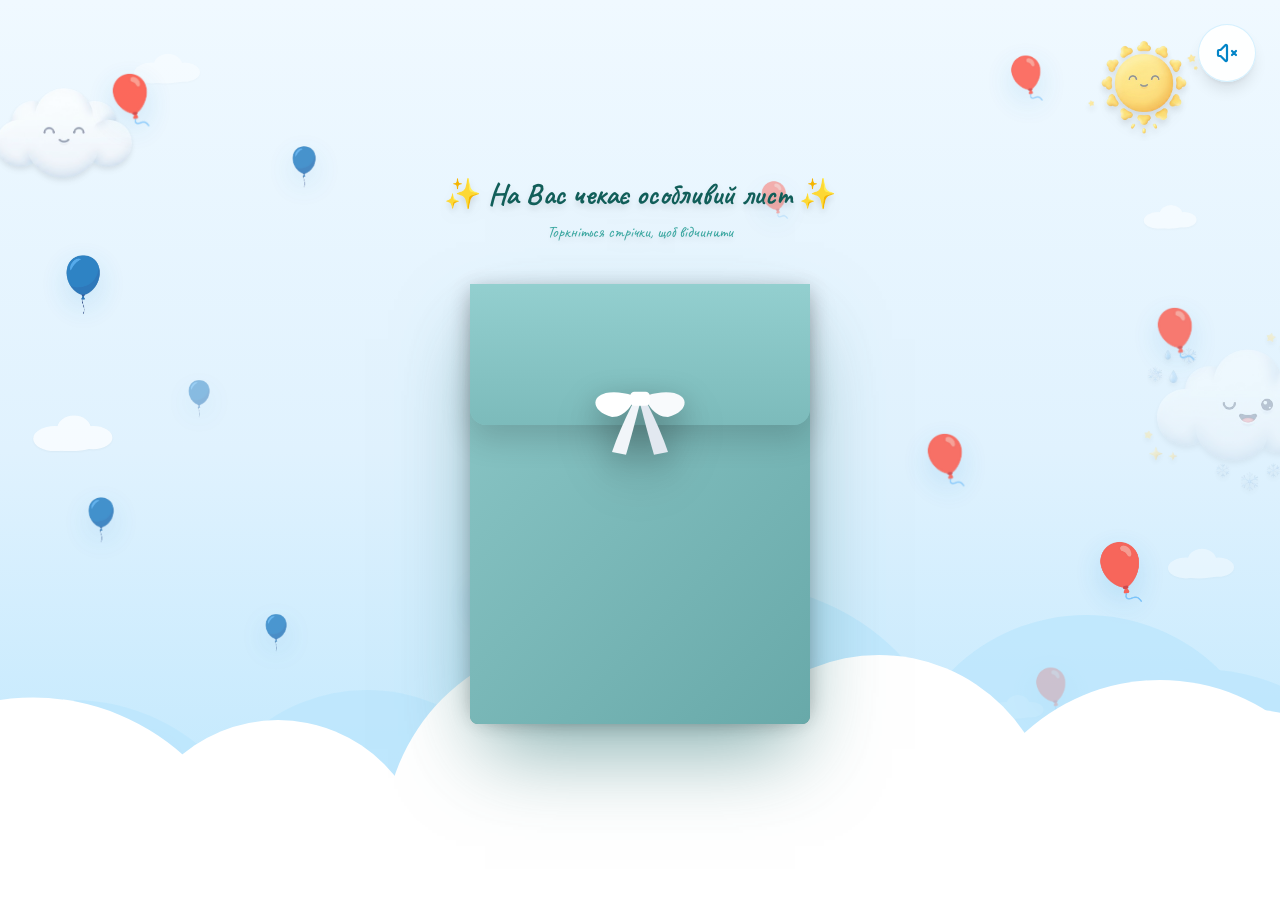
==== index.html @ 6d41c3dd "Add files via upload" ====
<!DOCTYPE html>
<html lang="uk">
<head>
    <meta charset="UTF-8">
    <meta name="viewport" content="width=device-width, initial-scale=1.0">
    <meta name="description" content="Запрошення на перший день народження — 14 серпня 2026, ресторан «Султан»">
    <title>🌟 Чарівне запрошення на 1-й день народження 🌟</title>
    <link rel="icon" href="data:image/svg+xml,%3Csvg xmlns='http://www.w3.org/2000/svg' viewBox='0 0 100 100'%3E%3Ctext y='.9em' font-size='90'%3E🎈%3C/text%3E%3C/svg%3E">
    <!-- Tailwind CSS собран заранее (без runtime-компиляции в браузере) -->
    <link rel="stylesheet" href="./tailwind.css">
    <!-- Google Fonts -->
    <link rel="preconnect" href="https://fonts.googleapis.com">
    <link rel="preconnect" href="https://fonts.gstatic.com" crossorigin>
    <link href="https://fonts.googleapis.com/css2?family=Caveat:wght@400;700&family=Montserrat:wght@400;600;700;800&display=swap" rel="stylesheet">
    
    <style>
        body {
            font-family: 'Montserrat', system-ui, -apple-system, sans-serif;
            background: linear-gradient(180deg, #f0f9ff 0%, #e0f2fe 50%, #bae6fd 100%);
            overflow-x: hidden;
            color: #0c4a6e;
        }

        h1, h2, h3, .font-kids {
            font-family: 'Caveat', cursive;
        }

        /* --- КОНТЕЙНЕРЫ И ПЕРЕХОДЫ --- */
        #main-wrapper {
            width: 100%;
            min-height: 100vh;
            display: flex;
            flex-direction: column;
            align-items: center;
            justify-content: flex-start;
        }

        #envelopeSection {
            position: fixed;
            top: 0;
            left: 0;
            width: 100%;
            height: 100vh;
            display: flex;
            flex-direction: column; 
            align-items: center;
            justify-content: center;
            transition: opacity 0.8s ease, transform 0.8s ease;
            z-index: 50;
        }

        #envelopeSection.hidden-smooth {
            opacity: 0;
            transform: translateY(-50px) scale(0.9);
            pointer-events: none;
        }

        #invitationSection {
            display: none;
            opacity: 0;
            pointer-events: none;
            transform: translateY(30px) scale(0.95);
            transition: opacity 1s ease, transform 1s cubic-bezier(0.34, 1.56, 0.64, 1);
            padding: 2rem 1rem;
            margin-top: 2rem;
            margin-bottom: 3rem;
            width: 100%;
        }

        #invitationSection.active {
            display: flex;
            opacity: 1;
            pointer-events: auto;
            transform: translateY(0) scale(1);
        }

        /* --- ДИЗАЙН ПИСЬМА И КОНВЕРТА --- */
        .artisan-sheet {
            position: relative;
        }

        .artisan-sheet::before {
            content: '';
            position: absolute;
            inset: 0;
            background: rgba(255, 255, 255, 0.95);
            backdrop-filter: blur(10px);
            border-radius: 40px;
            box-shadow: 
                0 30px 60px -15px rgba(2, 132, 199, 0.4),
                0 0 0 10px rgba(255, 255, 255, 0.7);
            border: 2px dashed rgba(56, 189, 248, 0.5); 
            z-index: -1;
            pointer-events: none;
        }

        .envelope {
            position: relative;
            width: 100%;
            max-width: 340px;
            height: 440px;
            border-radius: 4px 4px 8px 8px;
            box-shadow: 0 40px 80px -15px rgba(50, 120, 120, 0.6);
            transition: transform 0.6s cubic-bezier(0.34, 1.56, 0.64, 1);
            margin: 0 auto;
        }
        
        .envelope:hover {
            transform: translateY(-5px) rotate(-1deg);
            box-shadow: 0 50px 90px -10px rgba(50, 120, 120, 0.7);
        }

        .envelope.opened {
            transform: translateY(140px) scale(0.95);
        }

        .envelope-face {
            position: absolute; inset: 0;
            border-radius: 4px 4px 8px 8px;
            background: linear-gradient(135deg, #74b4b4 0%, #5a9696 100%);
            z-index: 5;
            box-shadow: inset 0 0 20px rgba(0,0,0,0.1); 
        }

        .envelope-pocket {
            position: absolute; bottom: 0; left: 0; width: 100%; height: 98%;
            border-radius: 0 0 8px 8px;
            background: linear-gradient(135deg, #8dc8c8 0%, #68a9a9 100%);
            z-index: 20;
            box-shadow: 0 -5px 20px rgba(0,0,0,0.2); 
        }

        .letter-card {
            position: absolute; top: 15px; left: 15px; right: 15px; bottom: 15px;
            background: #ffffff;
            border-radius: 8px;
            padding: 30px 20px;
            box-shadow: 0 10px 25px rgba(0, 0, 0, 0.25);
            transition: transform 1s cubic-bezier(0.34, 1.56, 0.64, 1), opacity 0.8s ease;
            z-index: 10;
        }
        
        .envelope.opened .letter-card {
            transform: translateY(-340px) scale(1.02);
            z-index: 40;
            box-shadow: 0 30px 60px rgba(70, 140, 140, 0.5);
        }

        .envelope-flap-wrap {
            position: absolute; top: 0; left: 0; width: 100%; height: 32%;
            perspective: 800px;
            z-index: 30;
            pointer-events: none;
        }
        
        .envelope-flap {
            position: absolute; top: 0; left: 0; width: 100%; height: 100%;
            background: linear-gradient(to bottom, #93cfcf, #7cbbbb);
            border-radius: 0 0 16px 16px;
            transform-origin: top;
            transform-style: preserve-3d;
            backface-visibility: hidden;
            transition: transform 0.8s cubic-bezier(0.4, 0, 0.2, 1);
            box-shadow: 0 15px 30px rgba(0,0,0,0.15); 
        }

        .envelope-flap::after {
            content: '';
            position: absolute;
            bottom: 25px;
            left: 50%;
            transform: translateX(-50%);
            width: 35px;
            height: 6px;
            background: #508585; 
            border-radius: 10px;
            box-shadow: inset 0 4px 8px rgba(0,0,0,0.5), 0 1px 2px rgba(255,255,255,0.6);
        }

        .envelope.opened .envelope-flap-wrap { z-index: 5; }
        .envelope.opened .envelope-flap { transform: rotateX(180deg); }

        .ribbon-bow {
            position: absolute;
            top: 112px;
            left: 50%;
            transform: translate(-50%, -50%);
            width: 140px;
            height: 140px;
            z-index: 40;
            transition: transform 0.5s cubic-bezier(0.4, 0, 0.2, 1), opacity 0.4s ease;
            pointer-events: none;
            filter: drop-shadow(0 10px 15px rgba(0, 0, 0, 0.25));
        }
        
        .envelope.opened .ribbon-bow {
            opacity: 0;
            transform: translate(-50%, -50%) scale(0.5);
        }

        /* --- СТИЛИ ДЛЯ НАКЛЕЕК (ПОЛАРОИДОВ) --- */
        .polaroid-sticker {
            background: #fff;
            padding: 5px;
            border-radius: 9999px;
            border: 3px solid #ffffff;
            box-shadow: 0 10px 25px rgba(2, 132, 199, 0.25), 0 0 0 1px #e2e8f0;
            pointer-events: none;
            transition: transform 0.3s ease, box-shadow 0.3s ease;
            z-index: 30;
            aspect-ratio: 1 / 1;
            object-fit: cover;
            display: block;
        }

        /* --- КНОПКИ --- */
        .btn-artisan {
            background: linear-gradient(135deg, #0ea5e9 0%, #0284c7 100%);
            box-shadow: 0 6px 0 #0369a1, 0 15px 25px rgba(2, 132, 199, 0.4);
            transition: all 0.2s ease;
            text-transform: uppercase;
            letter-spacing: 0.05em;
        }
        .btn-artisan:hover {
            transform: translateY(-2px);
            box-shadow: 0 8px 0 #0369a1, 0 20px 30px rgba(2, 132, 199, 0.5);
        }
        .btn-artisan:active {
            transform: translateY(6px);
            box-shadow: 0 0 0 #0369a1, 0 0 0 rgba(2, 132, 199, 0);
        }

        @keyframes gentle-pulse {
            0%, 100% { transform: scale(1); }
            50% { transform: scale(1.05); }
        }
        .btn-pulse-anim {
            animation: gentle-pulse 2s infinite;
        }
        .btn-pulse-anim:hover {
            animation: none;
        }

        .cloud-frame {
            background-image: radial-gradient(circle at center, #ffffff 0%, rgba(255, 255, 255, 0.9) 70%, transparent 100%);
            filter: drop-shadow(0 8px 16px rgba(2, 132, 199, 0.1));
        }

        /* --- АНИМАЦИИ --- */
        @keyframes gentle-sway {
            0%, 100% { transform: translate3d(0, 0, 0) rotate(-1.5deg); }
            50% { transform: translate3d(0, -12px, 0) rotate(1.5deg); }
        }
        @keyframes cloud-drift {
            0%, 100% { transform: translate3d(0, 0, 0); }
            50% { transform: translate3d(15px, -5px, 0); }
        }
        @keyframes seal-pulse {
            0%, 100% { transform: translate(-50%, -50%) scale(1); }
            50% { transform: translate(-50%, -50%) scale(1.05); }
        }
        @keyframes spin-wheel {
            100% { transform: rotate(360deg); }
        }
        @keyframes train-bounce {
            0%, 100% { transform: translate3d(0, 0, 0); }
            50% { transform: translate3d(0, -2px, 0); }
        }
        @keyframes puff-smoke {
            0% { transform: translate3d(0, 0, 0) scale(1); opacity: 0.8; }
            100% { transform: translate3d(0, -20px, 0) scale(1.5); opacity: 0; }
        }

        @keyframes balloon-float {
            0%, 100% { transform: translate3d(0, 0, 0) rotate(-3deg); }
            50% { transform: translate3d(0, -25px, 0) rotate(3deg); }
        }

        @keyframes hot-air-balloon-float {
            0%, 100% { transform: translate3d(0, 0, 0) rotate(-2deg); }
            50% { transform: translate3d(0, -20px, 0) rotate(2deg); }
        }

        .balloon-deco {
            position: absolute;
            pointer-events: none;
            filter: drop-shadow(0 10px 15px rgba(2, 132, 199, 0.2));
            animation: balloon-float 5s ease-in-out infinite;
            will-change: transform;
        }

        .hot-air-balloon-anim {
            animation: hot-air-balloon-float 7s ease-in-out infinite;
            will-change: transform;
        }

        .sway-animation { animation: gentle-sway 6s ease-in-out infinite; }
        .cloud-animation { animation: cloud-drift 8s ease-in-out infinite; }
        .seal-animation { animation: seal-pulse 2.5s ease-in-out infinite; }
        .wheel-spin { transform-origin: center; animation: spin-wheel 2.5s linear infinite; }
        .train-anim { animation: train-bounce 0.5s ease-in-out infinite; }
        
        .smoke-1 { animation: puff-smoke 2s infinite ease-out; transform-origin: center; }
        .smoke-2 { animation: puff-smoke 2s infinite ease-out 0.6s; transform-origin: center; }
        .smoke-3 { animation: puff-smoke 2s infinite ease-out 1.2s; transform-origin: center; }

        /* --- КОНФЕТТИ KАНВАС --- */
        #confetti-canvas {
            position: fixed;
            top: 0; left: 0;
            width: 100vw; height: 100vh;
            pointer-events: none;
            z-index: 100;
        }

        ::-webkit-scrollbar { width: 8px; }
        ::-webkit-scrollbar-track { background: #f0f9ff; }
        ::-webkit-scrollbar-thumb { background: #7dd3fc; border-radius: 4px; }
        ::-webkit-scrollbar-thumb:hover { background: #38bdf8; }

        /* Уважаем системную настройку "уменьшить движение" (обычно включают на слабых/старых телефонах для экономии батареи) */
        @media (prefers-reduced-motion: reduce) {
            .btn-pulse-anim,
            .balloon-deco,
            .hot-air-balloon-anim,
            .sway-animation,
            .cloud-animation,
            .seal-animation,
            .wheel-spin,
            .train-anim,
            .smoke-1, .smoke-2, .smoke-3 {
                animation: none !important;
            }
        }
    </style>
</head>
<body class="min-h-screen flex flex-col items-center justify-start p-4 md:p-8">

    <audio id="bgMusic" src="./audio/music.mp3" loop></audio>
    <canvas id="confetti-canvas"></canvas>

    <!-- Фоновые элементы (Ваши картинки) -->
    <div class="fixed inset-0 overflow-hidden pointer-events-none z-0">
        <!-- Сонце -->
        <img src="./images/солнце.png" class="absolute top-4 right-2 md:right-10 w-32 md:w-48 h-auto opacity-90 seal-animation drop-shadow-lg" alt="Сонце">
        
        <!-- Хмарки (основні, картинки) -->
        <img src="./images/облако.png" class="absolute top-12 left-[-5%] w-48 md:w-64 h-auto opacity-70 cloud-animation drop-shadow-md" alt="Хмаринка">
        <img src="./images/облако2.png" class="absolute top-1/3 right-[-10%] w-52 md:w-80 h-auto opacity-40 cloud-animation drop-shadow-md" style="animation-delay: -3s;" alt="Хмаринка 2">

        <!-- Додаткові намальовані хмаринки для більш "хмарного" фону, як на референсі -->
        <svg class="absolute top-[5%] left-[10%] w-16 md:w-20 h-auto opacity-40 cloud-animation drop-shadow-sm" style="animation-delay:-1.5s;" viewBox="0 0 200 100" xmlns="http://www.w3.org/2000/svg">
            <ellipse cx="60" cy="70" rx="45" ry="26" fill="#ffffff"/><ellipse cx="100" cy="52" rx="36" ry="30" fill="#ffffff"/><ellipse cx="140" cy="68" rx="40" ry="24" fill="#ffffff"/><ellipse cx="92" cy="78" rx="62" ry="18" fill="#ffffff"/>
        </svg>
        <svg class="absolute top-[22%] right-[6%] w-14 md:w-16 h-auto opacity-50 cloud-animation drop-shadow-sm" style="animation-delay:-4.2s;" viewBox="0 0 200 100" xmlns="http://www.w3.org/2000/svg">
            <ellipse cx="60" cy="70" rx="45" ry="26" fill="#ffffff"/><ellipse cx="100" cy="52" rx="36" ry="30" fill="#ffffff"/><ellipse cx="140" cy="68" rx="40" ry="24" fill="#ffffff"/><ellipse cx="92" cy="78" rx="62" ry="18" fill="#ffffff"/>
        </svg>
        <svg class="absolute top-[45%] left-[2%] w-20 md:w-24 h-auto opacity-70 cloud-animation drop-shadow-sm" style="animation-delay:-2.7s;" viewBox="0 0 200 100" xmlns="http://www.w3.org/2000/svg">
            <ellipse cx="60" cy="70" rx="45" ry="26" fill="#ffffff"/><ellipse cx="100" cy="52" rx="36" ry="30" fill="#ffffff"/><ellipse cx="140" cy="68" rx="40" ry="24" fill="#ffffff"/><ellipse cx="92" cy="78" rx="62" ry="18" fill="#ffffff"/>
        </svg>
        <svg class="absolute top-[60%] right-[3%] w-16 md:w-20 h-auto opacity-40 cloud-animation drop-shadow-sm" style="animation-delay:-6s;" viewBox="0 0 200 100" xmlns="http://www.w3.org/2000/svg">
            <ellipse cx="60" cy="70" rx="45" ry="26" fill="#ffffff"/><ellipse cx="100" cy="52" rx="36" ry="30" fill="#ffffff"/><ellipse cx="140" cy="68" rx="40" ry="24" fill="#ffffff"/><ellipse cx="92" cy="78" rx="62" ry="18" fill="#ffffff"/>
        </svg>
        <svg class="absolute bottom-[10%] left-[15%] w-24 md:w-28 h-auto opacity-50 cloud-animation drop-shadow-sm" style="animation-delay:-3.6s;" viewBox="0 0 200 100" xmlns="http://www.w3.org/2000/svg">
            <ellipse cx="60" cy="70" rx="45" ry="26" fill="#ffffff"/><ellipse cx="100" cy="52" rx="36" ry="30" fill="#ffffff"/><ellipse cx="140" cy="68" rx="40" ry="24" fill="#ffffff"/><ellipse cx="92" cy="78" rx="62" ry="18" fill="#ffffff"/>
        </svg>
        <svg class="absolute bottom-[20%] right-[18%] w-14 md:w-16 h-auto opacity-40 cloud-animation drop-shadow-sm" style="animation-delay:-5s;" viewBox="0 0 200 100" xmlns="http://www.w3.org/2000/svg">
            <ellipse cx="60" cy="70" rx="45" ry="26" fill="#ffffff"/><ellipse cx="100" cy="52" rx="36" ry="30" fill="#ffffff"/><ellipse cx="140" cy="68" rx="40" ry="24" fill="#ffffff"/><ellipse cx="92" cy="78" rx="62" ry="18" fill="#ffffff"/>
        </svg>

        <!-- МНОГО ШАРИКІВ по всій сторінці (фон) -->
        <img src="./images/шарик_красный.png" class="balloon-deco top-[8%] left-[8%] w-10 md:w-14 opacity-80" style="animation-delay:-0.5s;" alt="Кулька">
        <img src="./images/шарик_синий.png" class="balloon-deco top-[16%] left-[22%] w-8 md:w-11 opacity-70" style="animation-delay:-2.1s;" alt="Кулька">
        <img src="./images/шарик_красный.png" class="balloon-deco top-[6%] right-[18%] w-9 md:w-12 opacity-75" style="animation-delay:-3.4s;" alt="Кулька">
        <img src="./images/шарик_синий.png" class="balloon-deco top-[28%] left-[4%] w-12 md:w-16 opacity-80" style="animation-delay:-1.2s;" alt="Кулька">
        <img src="./images/шарик_красный.png" class="balloon-deco top-[34%] right-[6%] w-10 md:w-14 opacity-70" style="animation-delay:-4s;" alt="Кулька">
        <img src="./images/шарик_синий.png" class="balloon-deco top-[42%] left-[14%] w-8 md:w-10 opacity-40" style="animation-delay:-2.8s;" alt="Кулька">
        <img src="./images/шарик_красный.png" class="balloon-deco top-[48%] right-[24%] w-11 md:w-14 opacity-75" style="animation-delay:-0.8s;" alt="Кулька">
        <img src="./images/шарик_синий.png" class="balloon-deco top-[55%] left-[6%] w-9 md:w-12 opacity-70" style="animation-delay:-3.9s;" alt="Кулька">
        <img src="./images/шарик_красный.png" class="balloon-deco top-[60%] right-[10%] w-12 md:w-16 opacity-80" style="animation-delay:-1.7s;" alt="Кулька">
        <img src="./images/шарик_синий.png" class="balloon-deco top-[68%] left-[20%] w-10 md:w-13 opacity-65" style="animation-delay:-2.5s;" alt="Кулька">
        <img src="./images/шарик_красный.png" class="balloon-deco top-[74%] right-[16%] w-9 md:w-12 opacity-75" style="animation-delay:-4.4s;" alt="Кулька">
        <img src="./images/шарик_синий.png" class="balloon-deco top-[82%] left-[10%] w-11 md:w-15 opacity-70" style="animation-delay:-0.3s;" alt="Кулька">
        <img src="./images/шарик_красный.png" class="balloon-deco top-[88%] right-[22%] w-10 md:w-14 opacity-80" style="animation-delay:-3.1s;" alt="Кулька">
        <img src="./images/шарик_синий.png" class="balloon-deco top-[94%] left-[30%] w-8 md:w-11 opacity-40" style="animation-delay:-1.9s;" alt="Кулька">
        <img src="./images/шарик_красный.png" class="balloon-deco top-[20%] right-[38%] w-8 md:w-10 opacity-40" style="animation-delay:-2.3s;" alt="Кулька">
        <img src="./images/шарик_синий.png" class="balloon-deco top-[64%] left-[36%] w-9 md:w-12 opacity-65" style="animation-delay:-4.8s;" alt="Кулька">

        <!-- Дуже великі хмари знизу -->
        <div class="fixed bottom-0 left-0 w-full h-[30vh] pointer-events-none z-0">
            <!-- Light blue back layer -->
            <div class="absolute bottom-0 left-0 w-full h-full opacity-70">
                <div class="absolute bottom-0 left-[-10%] w-[40vw] h-[40vw] max-w-[400px] max-h-[400px] bg-sky-200 rounded-full translate-y-[50%]"></div>
                <div class="absolute bottom-0 left-[15%] w-[35vw] h-[35vw] max-w-[350px] max-h-[350px] bg-sky-200 rounded-full translate-y-[40%]"></div>
                <div class="absolute bottom-0 left-[40%] w-[45vw] h-[45vw] max-w-[450px] max-h-[450px] bg-sky-200 rounded-full translate-y-[30%]"></div>
                <div class="absolute bottom-0 left-[70%] w-[38vw] h-[38vw] max-w-[380px] max-h-[380px] bg-sky-200 rounded-full translate-y-[25%]"></div>
                <div class="absolute bottom-0 right-[-10%] w-[42vw] h-[42vw] max-w-[420px] max-h-[420px] bg-sky-200 rounded-full translate-y-[45%]"></div>
            </div>
            
            <!-- White front layer -->
            <div class="absolute bottom-0 left-0 w-full h-full">
                <div class="absolute bottom-0 left-[-15%] w-[45vw] h-[45vw] max-w-[450px] max-h-[450px] bg-white rounded-full translate-y-[55%]"></div>
                <div class="absolute bottom-0 left-[10%] w-[30vw] h-[30vw] max-w-[300px] max-h-[300px] bg-white rounded-full translate-y-[40%]"></div>
                <div class="absolute bottom-0 left-[30%] w-[40vw] h-[40vw] max-w-[400px] max-h-[400px] bg-white rounded-full translate-y-[35%]"></div>
                <div class="absolute bottom-0 left-[55%] w-[35vw] h-[35vw] max-w-[350px] max-h-[350px] bg-white rounded-full translate-y-[30%]"></div>
                <div class="absolute bottom-0 left-[75%] w-[40vw] h-[40vw] max-w-[400px] max-h-[400px] bg-white rounded-full translate-y-[45%]"></div>
                <div class="absolute bottom-0 right-[-15%] w-[48vw] h-[48vw] max-w-[480px] max-h-[480px] bg-white rounded-full translate-y-[60%]"></div>
            </div>
        </div>
    </div>

    <!-- Кнопка музыки -->
    <button id="musicToggleBtn" onclick="toggleMusic()" class="fixed top-6 right-6 z-[100] bg-white/90 backdrop-blur-md border border-sky-200/60 p-4 rounded-full shadow-lg hover:scale-105 active:scale-95 transition-all text-sky-600 focus:outline-none flex items-center justify-center cursor-pointer pointer-events-auto" aria-label="Включити музику">
        <svg id="musicOffIcon" class="w-6 h-6" fill="none" stroke="currentColor" viewBox="0 0 24 24">
            <path stroke-linecap="round" stroke-linejoin="round" stroke-width="2.2" d="M5.586 15H4a1 1 0 01-1-1v-4a1 1 0 011-1h1.586l4.707-4.707C10.923 3.663 12 4.109 12 5v14c0 .891-1.077 1.337-1.707.707L5.586 15z" />
            <path stroke-linecap="round" stroke-linejoin="round" stroke-width="2.2" d="M17 14l2-2m0 0l2-2m-2 2l-2-2m2 2l2 2" />
        </svg>
        <svg id="musicOnIcon" class="w-6 h-6 hidden animate-bounce" fill="none" stroke="currentColor" viewBox="0 0 24 24">
            <path stroke-linecap="round" stroke-linejoin="round" stroke-width="2.2" d="M15.536 8.464a5 5 0 010 7.072m2.828-9.9a9 9 0 010 12.728M5.586 15H4a1 1 0 01-1-1v-4a1 1 0 011-1h1.586l4.707-4.707C10.923 3.663 12 4.109 12 5v14c0 .891-1.077 1.337-1.707.707L5.586 15z" />
        </svg>
    </button>

    <div id="envelopeSection" class="w-full flex flex-col items-center justify-center min-h-[85vh] z-10 transition-all duration-1000">
        <h2 class="text-teal-800 text-2xl md:text-3xl font-bold text-center mb-10 px-4 font-kids drop-shadow-lg">
            ✨ На Вас чекає особливий лист ✨<br>
            <span class="text-teal-600/80 text-sm md:text-base font-normal mt-2 block drop-shadow-sm">Торкніться стрічки, щоб відчинити</span>
        </h2>

        <div class="envelope-container w-full max-w-[440px] flex justify-center items-center px-4">
            <div id="interactiveEnvelope" class="envelope cursor-pointer" onclick="openEnvelope()">
                
                <div class="envelope-face"></div>
                
                <div class="letter-card text-center flex flex-col items-center justify-center">
                    <p class="text-teal-700 font-bold font-kids text-2xl mb-6 drop-shadow-md">Запрошення</p>
                    <div class="w-16 h-[2px] bg-teal-300 rounded mb-6 shadow-sm"></div>
                    <p class="text-sm text-teal-600 uppercase tracking-widest px-4 leading-relaxed font-semibold drop-shadow-sm">На перший<br>день народження</p>
                </div>

                <div class="envelope-pocket"></div>
                <div class="envelope-flap-wrap"><div class="envelope-flap"></div></div>
                
                <div class="ribbon-bow seal-animation">
                    <svg viewBox="0 0 100 100" class="w-full h-full filter drop-shadow-2xl">
                        <path d="M 45 55 Q 35 75 30 90 L 40 92 Q 45 75 50 55 Z" fill="#f1f5f9"/>
                        <path d="M 55 55 Q 65 75 70 90 L 60 92 Q 55 75 50 55 Z" fill="#e2e8f0"/>
                        <path d="M 47 50 C 15 40 10 60 30 65 C 40 65 45 55 47 50 Z" fill="#ffffff"/>
                        <path d="M 53 50 C 85 40 90 60 70 65 C 60 65 55 55 53 50 Z" fill="#f8fafc"/>
                        <rect x="43" y="47" width="14" height="10" rx="3" fill="#ffffff"/>
                    </svg>
                </div>
            </div>
        </div>
    </div>


    <div id="invitationSection" class="w-full max-w-lg artisan-sheet p-6 md:p-8 text-center relative z-10 hidden opacity-0 transform translate-y-20 transition-all duration-1000 flex flex-col items-center">
        
        <!-- Шарики на углах карточки -->
        <img src="./images/шарик_красный.png" class="absolute -top-6 -left-6 md:-top-10 md:-left-10 w-16 md:w-24 z-30 opacity-95 balloon-deco" style="animation-delay:-1.2s;" alt="Кулька">
        <img src="./images/шарик_синий.png" class="absolute -top-8 -right-4 md:-top-12 md:-right-8 w-14 md:w-20 z-30 opacity-95 balloon-deco" style="animation-delay:-0.5s;" alt="Кулька">
        <img src="./images/шарик_синий.png" class="absolute -bottom-4 -left-8 md:-bottom-8 md:-left-12 w-14 md:w-20 z-30 opacity-85 balloon-deco" style="animation-delay:-3.2s;" alt="Кулька">
        <img src="./images/шарик_красный.png" class="absolute -bottom-6 -right-6 md:-bottom-10 md:-right-10 w-16 md:w-24 z-30 opacity-85 balloon-deco" style="animation-delay:-1.8s;" alt="Кулька">

        <!-- ДЕКОР: Фото-наклейки (Полароиды) по краям -->
        <img src="./images/малюк1.webp" class="polaroid-sticker absolute -left-4 md:-left-12 top-[5%] w-24 md:w-36 h-auto transform -rotate-6 hover:scale-110 hover:-rotate-2 z-30" alt="Декор">
        <img src="./images/малюк2.webp" class="polaroid-sticker absolute -right-4 md:-right-12 top-[22%] w-20 md:w-32 h-auto transform rotate-12 hover:scale-110 hover:rotate-6 z-30" alt="Декор">
        <img src="./images/малюк3.webp" class="polaroid-sticker absolute -left-3 md:-left-10 bottom-[45%] w-20 md:w-32 h-auto transform -rotate-12 hover:scale-110 hover:-rotate-6 z-30" alt="Декор">
        <img src="./images/малюк4.webp" class="polaroid-sticker absolute -right-3 md:-right-12 bottom-[24%] w-24 md:w-36 h-auto transform rotate-6 hover:scale-110 hover:rotate-12 z-30" alt="Декор">

        <!-- БАГАТО КУЛЬОК справа знизу -->
        <div class="absolute -right-3 md:-right-16 bottom-[10%] w-24 md:w-48 h-auto -z-10 flex items-center justify-center sway-animation pointer-events-none opacity-40" style="animation-delay:-2.4s;">
            <img src="./images/воздушный_шар.png" class="w-full h-auto drop-shadow-sm" alt="Багато кульок">
        </div>

        <!-- БАГАТО КУЛЬОК зліва -->
        <div class="absolute -left-3 md:-left-20 top-[8%] w-24 md:w-56 h-auto -z-10 flex items-center justify-center sway-animation pointer-events-none opacity-40" style="animation-delay:-4.6s;">
            <img src="./images/воздушный_шар.png" class="w-full h-auto drop-shadow-sm" alt="Багато кульок">
        </div>

        <!-- ВАШИ ОБЛАКА возле заголовка -->
        <div class="w-full flex justify-between items-start mb-4 relative z-20">
            <div class="w-16 md:w-28 h-auto cloud-animation opacity-90 drop-shadow-sm">
                <img src="./images/облако.png" class="w-full h-auto" alt="Хмаринка">
            </div>
            <div class="w-20 md:w-32 h-auto cloud-animation opacity-90 drop-shadow-sm" style="animation-delay: -4s;">
                <img src="./images/облако2.png" class="w-full h-auto" alt="Хмаринка 2">
            </div>
        </div>

        <!-- ОСНОВА ПІД ВОЗДУШНИЙ ШАР (ПАРИТ СПРАВА) -->
        <div class="absolute top-[6%] -right-2 md:top-[12%] md:-right-28 w-20 md:w-64 h-auto z-30 pointer-events-none hot-air-balloon-anim">
            <img src="./images/воздушный_шар.png" class="w-full h-auto drop-shadow-lg" alt="Повітряна кулька">
        </div>

        <p class="text-sky-500 font-bold uppercase tracking-wider text-xs md:text-sm mb-2 font-kids relative z-20">Мій перший святковий рік</p>
        <h1 class="text-3xl md:text-4xl text-sky-900 font-extrabold mb-8 leading-tight tracking-wide drop-shadow-sm relative z-20">Запрошення</h1>

        <!-- ФОТО МАЛЫША С РАМКОЙ -->
        <div class="relative w-48 h-48 md:w-56 md:h-56 mb-8 flex items-center justify-center z-20">
            <div class="absolute inset-[-12px] cloud-frame rounded-full"></div>
            
            <div class="absolute inset-0 rounded-full bg-white p-2 border-[5px] border-sky-100 shadow-md overflow-hidden flex items-center justify-center hover:scale-105 transition-transform duration-300">
                <!-- Ваше главное фото -->
                <img id="babyPhoto" src="./images/baby.png" onerror="this.onerror=null; document.getElementById('babyPhoto').classList.add('hidden'); document.getElementById('photoPlaceholder').classList.remove('hidden');" class="w-full h-full object-cover rounded-full" alt="Фото малюка">
                
                <div id="photoPlaceholder" class="hidden w-full h-full flex-col items-center justify-center p-4 text-center bg-sky-50 rounded-full">
                    <span class="text-4xl mb-2 drop-shadow-md">👶</span>
                    <span class="text-[10px] text-sky-600 font-bold leading-tight px-4 drop-shadow-sm">Додайте baby.png в папку "images"</span>
                </div>
            </div>

            <!-- Party Hat Emblem -->
            <div class="absolute -top-5 -right-3 bg-gradient-to-br from-yellow-300 to-amber-400 text-white text-[11px] font-bold px-3 py-1.5 rounded-full shadow-md border-2 border-white transform rotate-12 z-20 font-kids">
                Мені 1 рік! 🎉
            </div>
        </div>

        <div class="space-y-4 max-w-sm mb-8 px-2 relative z-20">
            <h3 class="text-xl md:text-2xl font-bold text-sky-700 font-kids">Дорогі мої рідні!</h3>
            <p class="text-slate-600 leading-relaxed text-sm md:text-base font-semibold">
                Запрошую вас на святкування мого першого дня народження!
            </p>
        </div>

        <!-- DATE & TIME BLOCK -->
        <div class="w-full bg-white rounded-2xl p-5 mb-8 border border-sky-100 shadow-sm grid grid-cols-3 divide-x divide-sky-100 relative z-20">
            <div class="flex flex-col items-center justify-center p-1">
                <span class="text-4xl md:text-5xl font-extrabold text-sky-500 font-kids">14</span>
                <span class="text-[10px] text-sky-400 font-bold uppercase tracking-wider mt-1.5">Серпня</span>
            </div>
            <div class="flex flex-col items-center justify-center p-1">
                <span class="text-xl md:text-2xl font-bold text-sky-800 font-kids">2026</span>
                <span class="text-[10px] text-sky-400 font-bold uppercase tracking-wider mt-1.5">Рік</span>
            </div>
            <div class="flex flex-col items-center justify-center p-1">
                <span class="text-base md:text-lg font-bold text-sky-800">П'ятниця</span>
                <span class="text-xs font-semibold text-slate-500 mt-1.5">14:00</span>
            </div>
        </div>

        <!-- ADDRESS & LOCATION BLOCK -->
        <div class="w-full bg-sky-50 rounded-2xl p-5 mb-8 border border-sky-100 shadow-sm flex flex-col items-center relative z-40">
            <div class="flex items-center gap-2 text-sky-600 font-bold mb-3">
                <svg class="w-5 h-5" fill="none" stroke="currentColor" viewBox="0 0 24 24">
                    <path stroke-linecap="round" stroke-linejoin="round" stroke-width="2" d="M17.657 16.657L13.414 20.9a1.998 1.998 0 01-2.827 0l-4.244-4.243a8 8 0 1111.314 0z" />
                    <circle cx="12" cy="11" r="3" fill="currentColor" />
                </svg>
                <span class="font-kids text-sm md:text-base">За адресою:</span>
            </div>
            <p class="text-slate-600 font-semibold mb-1 text-sm md:text-base">м. Самар, вул. Паланочна 64а</p>
            <p class="text-sky-800 font-extrabold text-lg md:text-xl mb-4">ресторан «Султан»</p>
            
            <a href="https://www.google.com/maps/dir/?api=1&destination=%D0%9A%D0%B0%D1%84%D0%B5%20%D0%A1%D1%83%D0%BB%D1%82%D0%B0%D0%BD%2C%20%D0%B2%D1%83%D0%BB%D0%B8%D1%86%D1%8F%20%D0%9F%D0%B0%D0%BB%D0%B0%D0%BD%D0%BE%D1%87%D0%BD%D0%B0%2C%2064%D0%B0%2C%20%D0%9D%D0%BE%D0%B2%D0%BE%D0%BC%D0%BE%D1%81%D0%BA%D0%BE%D0%B2%D1%81%D1%8C%D0%BA" rel="noopener noreferrer" class="text-white font-bold text-sm md:text-base px-8 py-4 rounded-full flex items-center gap-3 btn-artisan btn-pulse-anim relative z-50 cursor-pointer" style="pointer-events: auto;">
                <span>Прокласти маршрут</span>
                <svg class="w-5 h-5" fill="none" stroke="currentColor" viewBox="0 0 24 24">
                    <path stroke-linecap="round" stroke-linejoin="round" stroke-width="2" d="M14 5l7 7m0 0l-7 7m7-7H3" />
                </svg>
            </a>
        </div>

        <!-- COUNTDOWN TIMER -->
        <div class="w-full border-t border-dashed border-sky-200 pt-6 mb-4 relative z-20">
            <p class="text-sky-700 font-bold mb-4 text-xs md:text-sm font-kids">До свята залишилось:</p>
            <div class="grid grid-cols-4 gap-3 max-w-sm mx-auto">
                <div class="bg-white border border-sky-100 rounded-xl p-2 shadow-sm">
                    <span id="daysCount" class="block text-2xl font-bold text-sky-500 font-kids">00</span>
                    <span class="text-[9px] text-sky-400 uppercase font-bold">Днів</span>
                </div>
                <div class="bg-white border border-sky-100 rounded-xl p-2 shadow-sm">
                    <span id="hoursCount" class="block text-2xl font-bold text-sky-500 font-kids">00</span>
                    <span class="text-[9px] text-sky-400 uppercase font-bold">Годин</span>
                </div>
                <div class="bg-white border border-sky-100 rounded-xl p-2 shadow-sm">
                    <span id="minsCount" class="block text-2xl font-bold text-sky-500 font-kids">00</span>
                    <span class="text-[9px] text-sky-400 uppercase font-bold">Хвилин</span>
                </div>
                <div class="bg-white border border-sky-100 rounded-xl p-2 shadow-sm">
                    <span id="secsCount" class="block text-2xl font-bold text-sky-500 font-kids">00</span>
                    <span class="text-[9px] text-sky-400 uppercase font-bold">Секунд</span>
                </div>
            </div>
        </div>

        <!-- ВАШ ПАРОВОЗИК, ДОМИКИ И КОЛЕСА -->
        <div class="w-full mt-6 border-t border-sky-100 pt-8 flex flex-col items-center relative overflow-hidden h-[160px] md:h-[200px] z-20">

            <!-- Хмаринки (Фон неба за поїздом) -->
            <svg class="absolute top-1 left-[2%] w-24 md:w-32 h-auto opacity-70 cloud-animation z-0" viewBox="0 0 200 100" xmlns="http://www.w3.org/2000/svg">
                <ellipse cx="60" cy="70" rx="45" ry="26" fill="#ffffff"/>
                <ellipse cx="100" cy="52" rx="36" ry="30" fill="#ffffff"/>
                <ellipse cx="140" cy="68" rx="40" ry="24" fill="#ffffff"/>
                <ellipse cx="92" cy="78" rx="62" ry="18" fill="#ffffff"/>
            </svg>
            <svg class="absolute top-6 right-[8%] w-20 md:w-28 h-auto opacity-40 cloud-animation z-0" style="animation-delay:-3s;" viewBox="0 0 200 100" xmlns="http://www.w3.org/2000/svg">
                <ellipse cx="60" cy="70" rx="45" ry="26" fill="#ffffff"/>
                <ellipse cx="100" cy="52" rx="36" ry="30" fill="#ffffff"/>
                <ellipse cx="140" cy="68" rx="40" ry="24" fill="#ffffff"/>
                <ellipse cx="92" cy="78" rx="62" ry="18" fill="#ffffff"/>
            </svg>
            <svg class="absolute top-2 left-[38%] w-16 md:w-20 h-auto opacity-50 cloud-animation z-0" style="animation-delay:-5.5s;" viewBox="0 0 200 100" xmlns="http://www.w3.org/2000/svg">
                <ellipse cx="60" cy="70" rx="45" ry="26" fill="#ffffff"/>
                <ellipse cx="100" cy="52" rx="36" ry="30" fill="#ffffff"/>
                <ellipse cx="140" cy="68" rx="40" ry="24" fill="#ffffff"/>
                <ellipse cx="92" cy="78" rx="62" ry="18" fill="#ffffff"/>
            </svg>

            <!-- Рельсы -->
            <div class="absolute bottom-[20px] w-full border-b-[3px] border-dashed border-slate-300 z-10"></div>
            
            <!-- Домики (Фон) -->
            <img src="./images/домик1.png" class="absolute right-[15%] md:right-[20%] bottom-[35px] md:bottom-[45px] w-16 md:w-20 h-auto drop-shadow-sm z-0 opacity-95" alt="Будиночок">
            <img src="./images/домик2.png" class="absolute right-[-4%] md:-right-[4%] bottom-[20px] md:bottom-[25px] w-20 md:w-24 h-auto drop-shadow-sm z-0 opacity-95" alt="Будиночок">

            <!-- Контейнер для поезда (Все внутри него будет двигаться вместе) -->
            <div class="absolute bottom-[20px] left-[5%] md:left-[10%] w-[220px] md:w-[280px] train-anim z-20">
                
                <!-- Дым -->
                <div class="absolute -top-10 left-[18%] w-4 h-4 bg-sky-100 rounded-full smoke-3 shadow-sm"></div>
                <div class="absolute -top-6 left-[23%] w-5 h-5 bg-sky-100 rounded-full smoke-2 shadow-sm"></div>
                <div class="absolute -top-2 left-[28%] w-6 h-6 bg-sky-100 rounded-full smoke-1 shadow-sm"></div>

                <!-- Основа: Ваша картинка обрезанного паровозика -->
                <img src="./images/паравозик.png" class="w-full h-auto drop-shadow-lg relative z-10 block" alt="Паровоз">

                <!-- Колеса, намальовані на SVG (рівно стоять на рейках, симетрично, без перекосу вправо) -->
                <!-- Всі три колеса однакового меньшого розміру, розставлені рівномірно по ширині поїзда -->
                <div class="absolute bottom-0 left-[25%] w-[10%] aspect-square z-20 -translate-x-1/2 translate-y-[12%] wheel-spin drop-shadow-sm">
                    <svg viewBox="0 0 100 100" class="w-full h-full" xmlns="http://www.w3.org/2000/svg">
                        <circle cx="50" cy="50" r="46" fill="#0c4a6e"/>
                        <circle cx="50" cy="50" r="46" fill="none" stroke="#0369a1" stroke-width="4"/>
                        <circle cx="50" cy="50" r="32" fill="#38bdf8"/>
                        <g stroke="#e0f2fe" stroke-width="7" stroke-linecap="round">
                            <line x1="50" y1="22" x2="50" y2="78"/>
                            <line x1="22" y1="50" x2="78" y2="50"/>
                            <line x1="30" y1="30" x2="70" y2="70"/>
                            <line x1="70" y1="30" x2="30" y2="70"/>
                        </g>
                        <circle cx="50" cy="50" r="12" fill="#e0f2fe"/>
                        <circle cx="50" cy="50" r="12" fill="none" stroke="#0284c7" stroke-width="3"/>
                    </svg>
                </div>
                
                <div class="absolute bottom-0 left-[50%] w-[10%] aspect-square z-20 -translate-x-1/2 translate-y-[12%] wheel-spin drop-shadow-sm">
                    <svg viewBox="0 0 100 100" class="w-full h-full" xmlns="http://www.w3.org/2000/svg">
                        <circle cx="50" cy="50" r="46" fill="#0c4a6e"/>
                        <circle cx="50" cy="50" r="46" fill="none" stroke="#0369a1" stroke-width="4"/>
                        <circle cx="50" cy="50" r="32" fill="#38bdf8"/>
                        <g stroke="#e0f2fe" stroke-width="7" stroke-linecap="round">
                            <line x1="50" y1="22" x2="50" y2="78"/>
                            <line x1="22" y1="50" x2="78" y2="50"/>
                            <line x1="30" y1="30" x2="70" y2="70"/>
                            <line x1="70" y1="30" x2="30" y2="70"/>
                        </g>
                        <circle cx="50" cy="50" r="12" fill="#e0f2fe"/>
                        <circle cx="50" cy="50" r="12" fill="none" stroke="#0284c7" stroke-width="3"/>
                    </svg>
                </div>
                
                <div class="absolute bottom-0 left-[82%] w-[10%] aspect-square z-20 -translate-x-1/2 translate-y-[12%] wheel-spin drop-shadow-sm">
                    <svg viewBox="0 0 100 100" class="w-full h-full" xmlns="http://www.w3.org/2000/svg">
                        <circle cx="50" cy="50" r="46" fill="#0c4a6e"/>
                        <circle cx="50" cy="50" r="46" fill="none" stroke="#0369a1" stroke-width="4"/>
                        <circle cx="50" cy="50" r="32" fill="#38bdf8"/>
                        <g stroke="#e0f2fe" stroke-width="7" stroke-linecap="round">
                            <line x1="50" y1="22" x2="50" y2="78"/>
                            <line x1="22" y1="50" x2="78" y2="50"/>
                            <line x1="30" y1="30" x2="70" y2="70"/>
                            <line x1="70" y1="30" x2="30" y2="70"/>
                        </g>
                        <circle cx="50" cy="50" r="12" fill="#e0f2fe"/>
                        <circle cx="50" cy="50" r="12" fill="none" stroke="#0284c7" stroke-width="3"/>
                    </svg>
                </div>
            </div>
        </div>

    </div>

    <!-- SCRIPT LOGIC -->
    <script>
        const targetDate = new Date("Aug 14, 2026 14:00:00").getTime();
        const audio = document.getElementById('bgMusic');
        let isPlaying = false;

        function openEnvelope() {
            const envelope = document.getElementById('interactiveEnvelope');
            const envelopeSec = document.getElementById('envelopeSection');
            const inviteSec = document.getElementById('invitationSection');

            envelope.classList.add('opened');

            playMusic();

            setTimeout(() => {
                fireConfetti();
            }, 300);

            setTimeout(() => {
                envelopeSec.classList.add('opacity-0', 'scale-90');
                envelopeSec.style.pointerEvents = 'none';
                setTimeout(() => {
                    envelopeSec.style.display = 'none';
                    inviteSec.classList.remove('hidden');
                    setTimeout(() => {
                        inviteSec.classList.add('active');
                    }, 50);
                }, 800);
            }, 1000);
        }

        const countdownInterval = setInterval(function() {
            const now = new Date().getTime();
            const distance = targetDate - now;

            if (distance < 0) {
                clearInterval(countdownInterval);
                document.getElementById("daysCount").innerText = "00";
                document.getElementById("hoursCount").innerText = "00";
                document.getElementById("minsCount").innerText = "00";
                document.getElementById("secsCount").innerText = "00";
                return;
            }

            const days = Math.floor(distance / (1000 * 60 * 60 * 24));
            const hours = Math.floor((distance % (1000 * 60 * 60 * 24)) / (1000 * 60 * 60));
            const minutes = Math.floor((distance % (1000 * 60 * 60)) / (1000 * 60));
            const seconds = Math.floor((distance % (1000 * 60)) / 1000);

            document.getElementById("daysCount").innerText = days.toString().padStart(2, '0');
            document.getElementById("hoursCount").innerText = hours.toString().padStart(2, '0');
            document.getElementById("minsCount").innerText = minutes.toString().padStart(2, '0');
            document.getElementById("secsCount").innerText = seconds.toString().padStart(2, '0');
        }, 1000);

        function playMusic() {
            audio.play().then(() => {
                isPlaying = true;
                document.getElementById('musicOffIcon').classList.add('hidden');
                document.getElementById('musicOnIcon').classList.remove('hidden');
                document.getElementById('musicToggleBtn').setAttribute('aria-label', 'Вимкнути музику');
            }).catch(() => {
                console.log("Autoplay blocked");
            });
        }

        function toggleMusic() {
            if (isPlaying) {
                audio.pause();
                isPlaying = false;
                document.getElementById('musicOffIcon').classList.remove('hidden');
                document.getElementById('musicOnIcon').classList.add('hidden');
                document.getElementById('musicToggleBtn').setAttribute('aria-label', 'Включити музику');
            } else {
                playMusic();
            }
        }

        function fireConfetti() {
            const canvas = document.getElementById('confetti-canvas');
            if (!canvas) return;
            const ctx = canvas.getContext('2d');
            canvas.width = window.innerWidth;
            canvas.height = window.innerHeight;

            const pieces = [];
            const colors = ['#38bdf8', '#fbbf24', '#f472b6', '#a78bfa', '#34d399', '#ffffff'];

            for (let i = 0; i < 150; i++) {
                pieces.push({
                    x: canvas.width / 2,
                    y: canvas.height / 2 + 100,
                    vx: (Math.random() - 0.5) * 25,
                    vy: (Math.random() - 1) * 25 - 5,
                    size: Math.random() * 8 + 5,
                    color: colors[Math.floor(Math.random() * colors.length)],
                    rotation: Math.random() * 360,
                    rotationSpeed: (Math.random() - 0.5) * 10
                });
            }

            function animate() {
                ctx.clearRect(0, 0, canvas.width, canvas.height);
                let active = false;

                pieces.forEach(p => {
                    p.x += p.vx;
                    p.y += p.vy;
                    p.vy += 0.5;
                    p.rotation += p.rotationSpeed;

                    if (p.y < canvas.height) active = true;

                    ctx.save();
                    ctx.translate(p.x, p.y);
                    ctx.rotate(p.rotation * Math.PI / 180);
                    ctx.fillStyle = p.color;
                    ctx.fillRect(-p.size / 2, -p.size / 2, p.size, p.size);
                    ctx.restore();
                });

                if (active) requestAnimationFrame(animate);
                else canvas.remove();
            }
            animate();
            
            window.addEventListener('resize', () => {
                if(document.getElementById('confetti-canvas')){
                    canvas.width = window.innerWidth;
                    canvas.height = window.innerHeight;
                }
            });
        }
    </script>
</body>
</html>
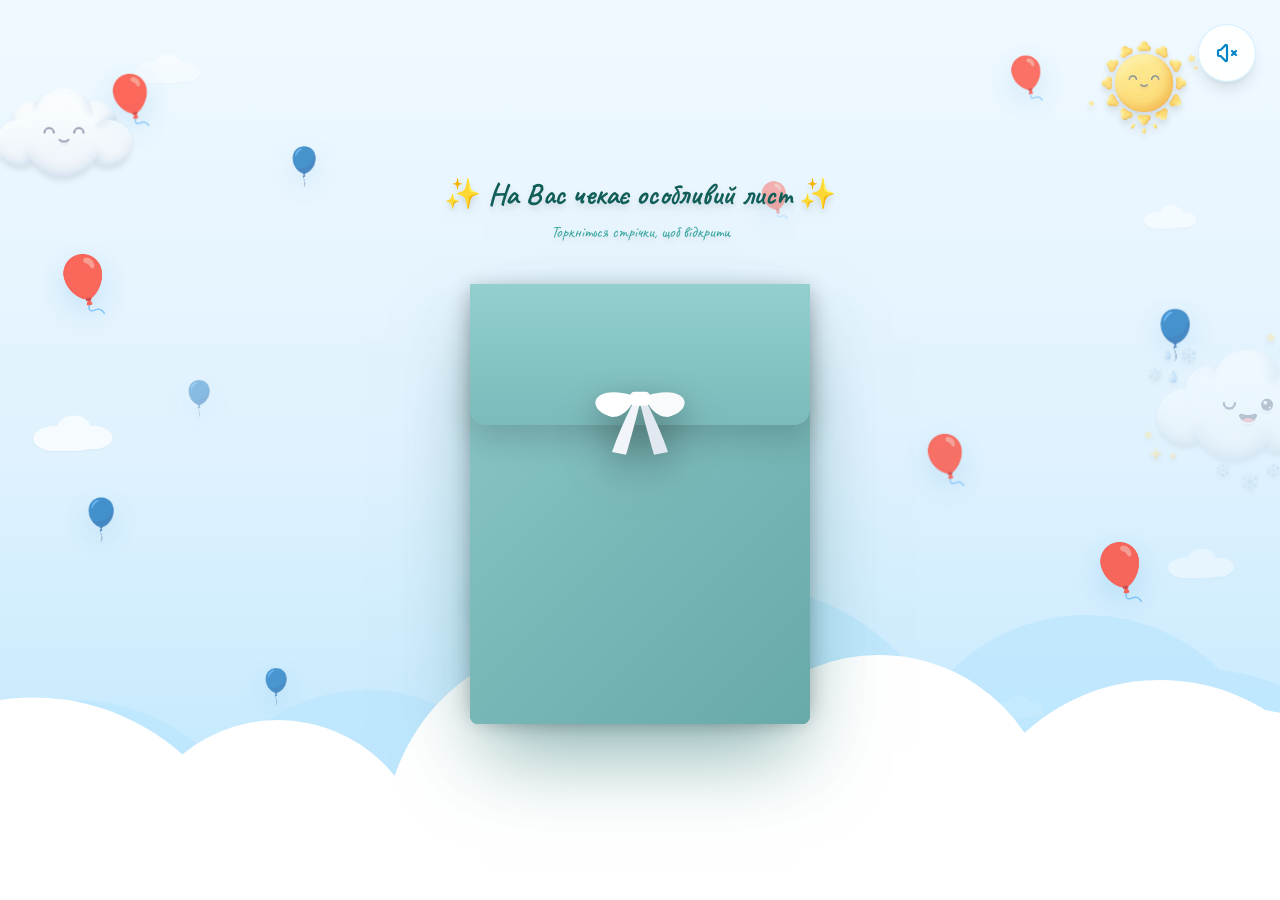
==== commit c19e29e9: "Add files via upload" ====
--- a/index.html
+++ b/index.html
@@ -332,6 +332,28 @@
                 animation: none !important;
             }
         }
+
+        /* --- ОПТИМІЗАЦІЯ ДЛЯ СЛАБКИХ/МОБІЛЬНИХ ПРИСТРОЇВ --- */
+        /* На маленьких екранах прибираємо найважчі для GPU ефекти (blur, drop-shadow на купі елементів одночасно) і частину декоративних кульок, щоб не лагало при прокрутці */
+        @media (max-width: 640px) {
+            .balloon-deco-extra {
+                display: none;
+            }
+            .balloon-deco {
+                filter: none;
+                animation-duration: 6s;
+            }
+            .artisan-sheet::before {
+                backdrop-filter: none;
+                -webkit-backdrop-filter: none;
+            }
+            .polaroid-sticker {
+                box-shadow: 0 6px 14px rgba(2, 132, 199, 0.2);
+            }
+            .cloud-frame {
+                filter: none;
+            }
+        }
     </style>
 </head>
 <body class="min-h-screen flex flex-col items-center justify-start p-4 md:p-8">
@@ -371,20 +393,20 @@
         <!-- МНОГО ШАРИКІВ по всій сторінці (фон) -->
         <img src="./images/шарик_красный.png" class="balloon-deco top-[8%] left-[8%] w-10 md:w-14 opacity-80" style="animation-delay:-0.5s;" alt="Кулька">
         <img src="./images/шарик_синий.png" class="balloon-deco top-[16%] left-[22%] w-8 md:w-11 opacity-70" style="animation-delay:-2.1s;" alt="Кулька">
-        <img src="./images/шарик_красный.png" class="balloon-deco top-[6%] right-[18%] w-9 md:w-12 opacity-75" style="animation-delay:-3.4s;" alt="Кулька">
-        <img src="./images/шарик_синий.png" class="balloon-deco top-[28%] left-[4%] w-12 md:w-16 opacity-80" style="animation-delay:-1.2s;" alt="Кулька">
-        <img src="./images/шарик_красный.png" class="balloon-deco top-[34%] right-[6%] w-10 md:w-14 opacity-70" style="animation-delay:-4s;" alt="Кулька">
+        <img src="./images/шарик_красный.png" class="balloon-deco top-[28%] left-[4%] w-12 md:w-16 opacity-80" style="animation-delay:-1.2s;" alt="Кулька">
         <img src="./images/шарик_синий.png" class="balloon-deco top-[42%] left-[14%] w-8 md:w-10 opacity-40" style="animation-delay:-2.8s;" alt="Кулька">
-        <img src="./images/шарик_красный.png" class="balloon-deco top-[48%] right-[24%] w-11 md:w-14 opacity-75" style="animation-delay:-0.8s;" alt="Кулька">
-        <img src="./images/шарик_синий.png" class="balloon-deco top-[55%] left-[6%] w-9 md:w-12 opacity-70" style="animation-delay:-3.9s;" alt="Кулька">
         <img src="./images/шарик_красный.png" class="balloon-deco top-[60%] right-[10%] w-12 md:w-16 opacity-80" style="animation-delay:-1.7s;" alt="Кулька">
-        <img src="./images/шарик_синий.png" class="balloon-deco top-[68%] left-[20%] w-10 md:w-13 opacity-65" style="animation-delay:-2.5s;" alt="Кулька">
-        <img src="./images/шарик_красный.png" class="balloon-deco top-[74%] right-[16%] w-9 md:w-12 opacity-75" style="animation-delay:-4.4s;" alt="Кулька">
-        <img src="./images/шарик_синий.png" class="balloon-deco top-[82%] left-[10%] w-11 md:w-15 opacity-70" style="animation-delay:-0.3s;" alt="Кулька">
+        <img src="./images/шарик_синий.png" class="balloon-deco top-[74%] left-[20%] w-10 md:w-13 opacity-65" style="animation-delay:-2.5s;" alt="Кулька">
         <img src="./images/шарик_красный.png" class="balloon-deco top-[88%] right-[22%] w-10 md:w-14 opacity-80" style="animation-delay:-3.1s;" alt="Кулька">
-        <img src="./images/шарик_синий.png" class="balloon-deco top-[94%] left-[30%] w-8 md:w-11 opacity-40" style="animation-delay:-1.9s;" alt="Кулька">
-        <img src="./images/шарик_красный.png" class="balloon-deco top-[20%] right-[38%] w-8 md:w-10 opacity-40" style="animation-delay:-2.3s;" alt="Кулька">
         <img src="./images/шарик_синий.png" class="balloon-deco top-[64%] left-[36%] w-9 md:w-12 opacity-65" style="animation-delay:-4.8s;" alt="Кулька">
+        <!-- Ще частина кульок показується тільки на планшетах/десктопі — на слабких телефонах їх немає зовсім (дивись .balloon-deco-extra в medіа-запиті) -->
+        <img src="./images/шарик_красный.png" class="balloon-deco balloon-deco-extra top-[6%] right-[18%] w-9 md:w-12 opacity-75" style="animation-delay:-3.4s;" alt="Кулька">
+        <img src="./images/шарик_синий.png" class="balloon-deco balloon-deco-extra top-[34%] right-[6%] w-10 md:w-14 opacity-70" style="animation-delay:-4s;" alt="Кулька">
+        <img src="./images/шарик_красный.png" class="balloon-deco balloon-deco-extra top-[48%] right-[24%] w-11 md:w-14 opacity-75" style="animation-delay:-0.8s;" alt="Кулька">
+        <img src="./images/шарик_синий.png" class="balloon-deco balloon-deco-extra top-[55%] left-[6%] w-9 md:w-12 opacity-70" style="animation-delay:-3.9s;" alt="Кулька">
+        <img src="./images/шарик_красный.png" class="balloon-deco balloon-deco-extra top-[82%] left-[10%] w-11 md:w-15 opacity-70" style="animation-delay:-0.3s;" alt="Кулька">
+        <img src="./images/шарик_синий.png" class="balloon-deco balloon-deco-extra top-[94%] left-[30%] w-8 md:w-11 opacity-40" style="animation-delay:-1.9s;" alt="Кулька">
+        <img src="./images/шарик_красный.png" class="balloon-deco balloon-deco-extra top-[20%] right-[38%] w-8 md:w-10 opacity-40" style="animation-delay:-2.3s;" alt="Кулька">
 
         <!-- Дуже великі хмари знизу -->
         <div class="fixed bottom-0 left-0 w-full h-[30vh] pointer-events-none z-0">
@@ -423,7 +445,7 @@
     <div id="envelopeSection" class="w-full flex flex-col items-center justify-center min-h-[85vh] z-10 transition-all duration-1000">
         <h2 class="text-teal-800 text-2xl md:text-3xl font-bold text-center mb-10 px-4 font-kids drop-shadow-lg">
             ✨ На Вас чекає особливий лист ✨<br>
-            <span class="text-teal-600/80 text-sm md:text-base font-normal mt-2 block drop-shadow-sm">Торкніться стрічки, щоб відчинити</span>
+            <span class="text-teal-600/80 text-sm md:text-base font-normal mt-2 block drop-shadow-sm">Торкніться стрічки, щоб відкрити</span>
         </h2>
 
         <div class="envelope-container w-full max-w-[440px] flex justify-center items-center px-4">
@@ -462,11 +484,11 @@
         <img src="./images/шарик_синий.png" class="absolute -bottom-4 -left-8 md:-bottom-8 md:-left-12 w-14 md:w-20 z-30 opacity-85 balloon-deco" style="animation-delay:-3.2s;" alt="Кулька">
         <img src="./images/шарик_красный.png" class="absolute -bottom-6 -right-6 md:-bottom-10 md:-right-10 w-16 md:w-24 z-30 opacity-85 balloon-deco" style="animation-delay:-1.8s;" alt="Кулька">
 
-        <!-- ДЕКОР: Фото-наклейки (Полароиды) по краям -->
-        <img src="./images/малюк1.webp" class="polaroid-sticker absolute -left-4 md:-left-12 top-[5%] w-24 md:w-36 h-auto transform -rotate-6 hover:scale-110 hover:-rotate-2 z-30" alt="Декор">
-        <img src="./images/малюк2.webp" class="polaroid-sticker absolute -right-4 md:-right-12 top-[22%] w-20 md:w-32 h-auto transform rotate-12 hover:scale-110 hover:rotate-6 z-30" alt="Декор">
-        <img src="./images/малюк3.webp" class="polaroid-sticker absolute -left-3 md:-left-10 bottom-[45%] w-20 md:w-32 h-auto transform -rotate-12 hover:scale-110 hover:-rotate-6 z-30" alt="Декор">
-        <img src="./images/малюк4.webp" class="polaroid-sticker absolute -right-3 md:-right-12 bottom-[24%] w-24 md:w-36 h-auto transform rotate-6 hover:scale-110 hover:rotate-12 z-30" alt="Декор">
+        <!-- ДЕКОР: Фото-наклейки (Полароиды) — тільки біля заголовка зверху і біля поїзда знизу, щоб НЕ перекривати блоки з датою/адресою -->
+        <img src="./images/малюк1.webp" class="polaroid-sticker absolute -left-4 md:-left-14 -top-2 md:-top-4 w-20 md:w-32 h-auto transform -rotate-6 hover:scale-110 hover:-rotate-2 z-30" alt="Декор">
+        <img src="./images/малюк2.webp" class="polaroid-sticker absolute -right-4 md:-right-14 top-6 md:top-10 w-16 md:w-28 h-auto transform rotate-12 hover:scale-110 hover:rotate-6 z-30" alt="Декор">
+        <img src="./images/малюк3.webp" class="polaroid-sticker absolute -left-3 md:-left-12 bottom-2 md:bottom-4 w-16 md:w-28 h-auto transform -rotate-12 hover:scale-110 hover:-rotate-6 z-30" alt="Декор">
+        <img src="./images/малюк4.webp" class="polaroid-sticker absolute -right-3 md:-right-14 -bottom-2 md:-bottom-4 w-20 md:w-32 h-auto transform rotate-6 hover:scale-110 hover:rotate-12 z-30" alt="Декор">
 
         <!-- БАГАТО КУЛЬОК справа знизу -->
         <div class="absolute -right-3 md:-right-16 bottom-[10%] w-24 md:w-48 h-auto -z-10 flex items-center justify-center sway-animation pointer-events-none opacity-40" style="animation-delay:-2.4s;">
@@ -493,7 +515,7 @@
             <img src="./images/воздушный_шар.png" class="w-full h-auto drop-shadow-lg" alt="Повітряна кулька">
         </div>
 
-        <p class="text-sky-500 font-bold uppercase tracking-wider text-xs md:text-sm mb-2 font-kids relative z-20">Мій перший святковий рік</p>
+        <p class="text-sky-500 font-bold uppercase tracking-wider text-xs md:text-sm mb-2 font-kids relative z-20">Моя перша вечірка</p>
         <h1 class="text-3xl md:text-4xl text-sky-900 font-extrabold mb-8 leading-tight tracking-wide drop-shadow-sm relative z-20">Запрошення</h1>
 
         <!-- ФОТО МАЛЫША С РАМКОЙ -->
